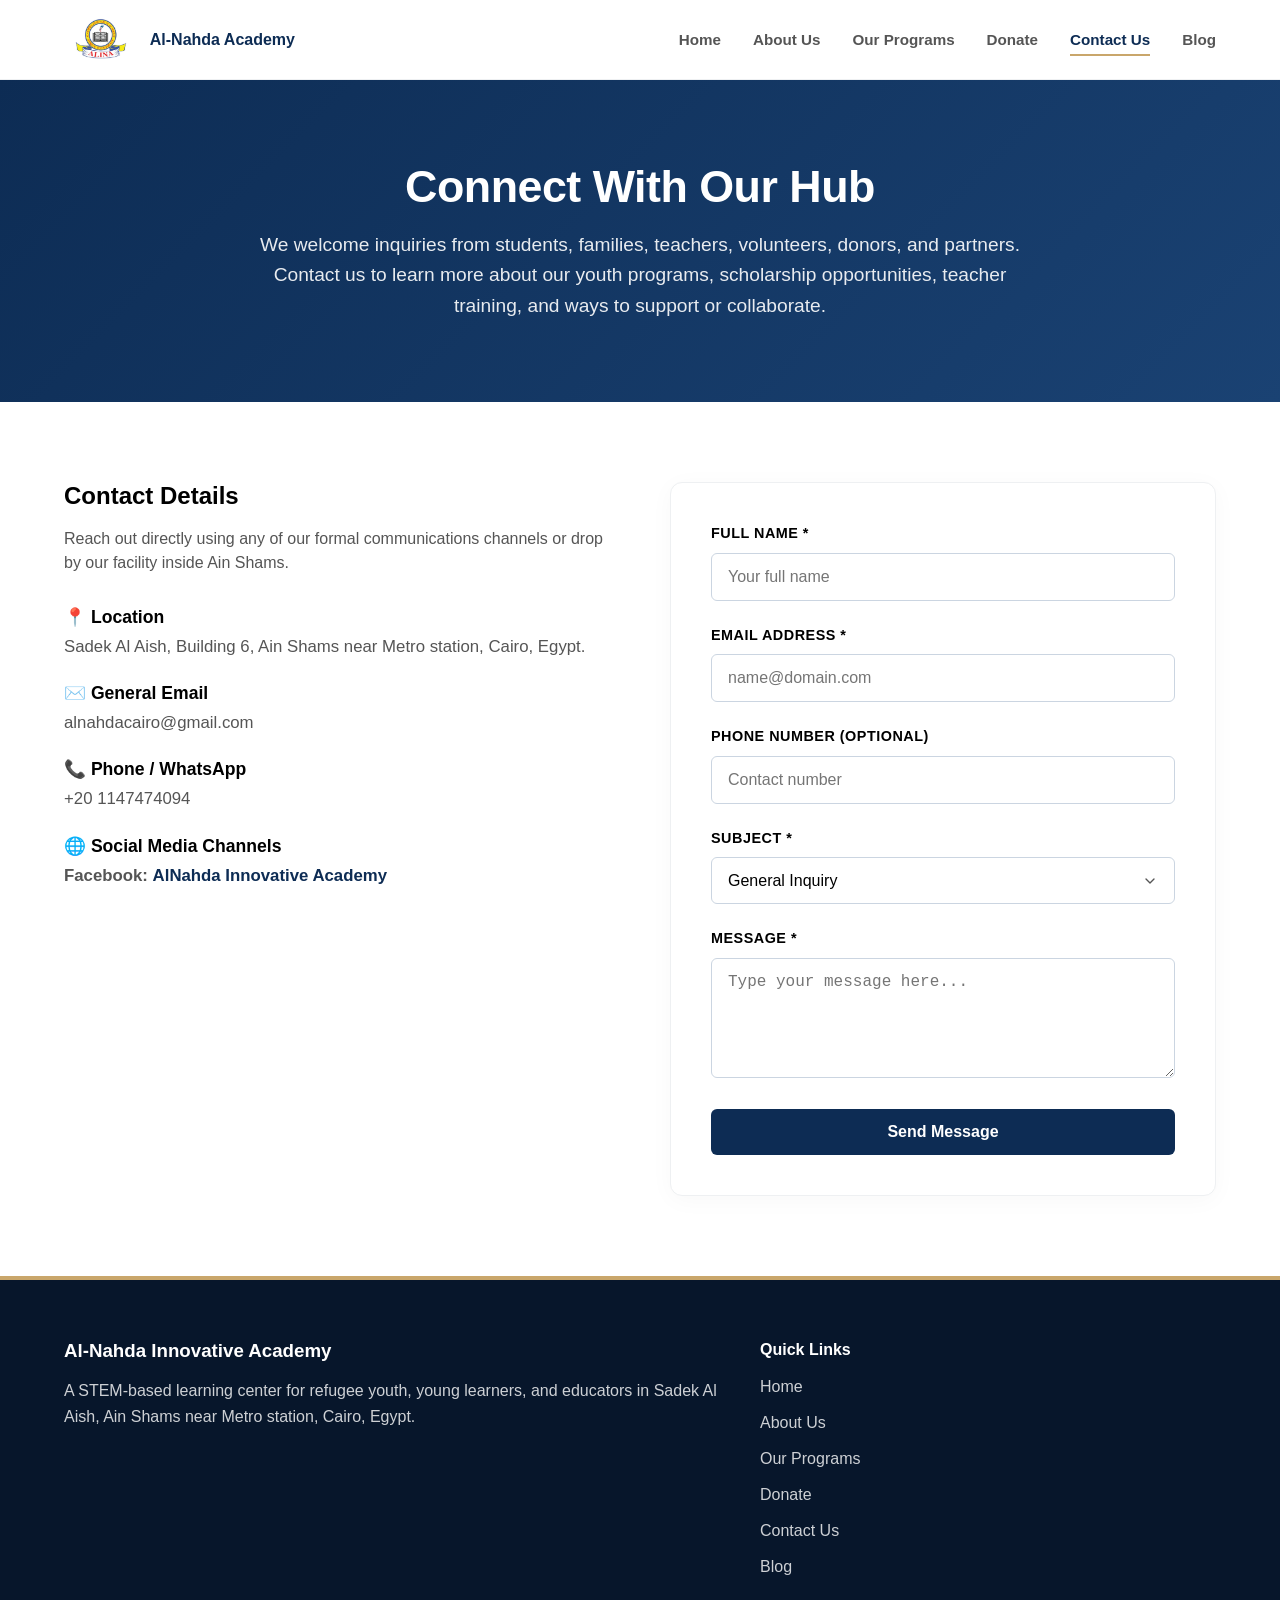
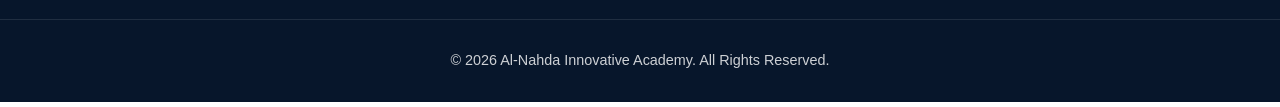
==== contact.html @ 1fcde113 "Initial commit: Added pages, styles, and secure donation modal" ====
<!DOCTYPE html>
<html lang="en">
<head>
    <meta charset="UTF-8">
    <meta name="viewport" content="width=device-width, initial-scale=1.0">
    <title>Contact Us | Al-Nahda Innovative Academy</title>
    <link rel="stylesheet" href="assets/css/styles.css">
    <style>
        /* --- Logo Styling --- */
        .logo-cluster a {
            display: flex;
            align-items: center;
            gap: 12px;
            text-decoration: none;
            font-weight: 700;
            color: var(--primary-deep-blue, #0d2c54);
        }
        .site-logo {
            height: 45px;
            width: auto;
            object-fit: contain;
        }
    </style>
</head>
<body>

    <header class="site-header" id="siteHeader">
        <div class="container navbar">
            <div class="logo-cluster">
                <a href="index.html">
                    <img src="assets/images/logo.png" alt="Al-Nahda Academy Logo" class="site-logo">
                    <span>Al-Nahda Academy</span>
                </a>
            </div>
            <nav>
                <ul class="nav-menu" id="navMenu">
                    <li><a href="index.html" class="nav-link">Home</a></li>
                    <li><a href="about.html" class="nav-link">About Us</a></li>
                    <li><a href="programs.html" class="nav-link">Our Programs</a></li>
                    <li><a href="donate.html" class="nav-link">Donate</a></li>
                    <li><a href="contact.html" class="nav-link active-page">Contact Us</a></li>
                    <li><a href="blog.html" class="nav-link">Blog</a></li>
                </ul>
            </nav>
            <div class="menu-drawer-toggle" onclick="toggleMenu()">
                <span></span><span></span><span></span>
            </div>
        </div>
    </header>

    <main>
        <section class="ui-hero-panel">
            <div class="container">
                <h1>Connect With Our Hub</h1>
                <p>We welcome inquiries from students, families, teachers, volunteers, donors, and partners. Contact us to learn more about our youth programs, scholarship opportunities, teacher training, and ways to support or collaborate.</p>
            </div>
        </section>

        <section class="container layout-grid-2">
            <div>
                <h2>Contact Details</h2>
                <p style="margin-bottom: 32px; color: var(--text-dark-gray, #555555);">Reach out directly using any of our formal communications channels or drop by our facility inside Ain Shams.</p>
                
                <div style="display: flex; flex-direction: column; gap: 24px;">
                    <div>
                        <h4 style="margin-bottom: 6px; font-size: 1.1rem;">📍 Location</h4>
                        <p style="color: var(--text-dark-gray, #555555); font-size: 1.05rem;">Sadek Al Aish, Building 6, Ain Shams near Metro station, Cairo, Egypt.</p>
                    </div>
                    <div>
                        <h4 style="margin-bottom: 6px; font-size: 1.1rem;">✉️ General Email</h4>
                        <p style="color: var(--text-dark-gray, #555555); font-size: 1.05rem;">
                            <a href="mailto:alnahdacairo@gmail.com" style="color: var(--text-dark-gray, #555555); text-decoration: none;">alnahdacairo@gmail.com</a>
                        </p>
                    </div>
                    <div>
                        <h4 style="margin-bottom: 6px; font-size: 1.1rem;">📞 Phone / WhatsApp</h4>
                        <p style="color: var(--text-dark-gray, #555555); font-size: 1.05rem;">+20 1147474094</p>
                    </div>
                    <div>
                        <h4 style="margin-bottom: 6px; font-size: 1.1rem;">🌐 Social Media Channels</h4>
                        <p style="color: var(--text-dark-gray, #555555); font-size: 1.05rem;">
                            <strong>Facebook:</strong> <a href="https://www.facebook.com/profile.php?id=100092518419756" target="_blank" rel="noopener noreferrer" style="color: var(--primary-deep-blue, #0d2c54); font-weight: 700; text-decoration: none;">AlNahda Innovative Academy</a>
                        </p>
                    </div>
                </div>
            </div>

            <div class="ui-form-node" id="formContainer">
                <form id="contactForm" name="academy-contact" method="POST" data-netlify="true">
                    <div class="ui-field-group">
                        <label for="fullName">Full Name *</label>
                        <input type="text" id="fullName" name="name" class="ui-input-element" placeholder="Your full name" required>
                    </div>
                    <div class="ui-field-group">
                        <label for="email">Email Address *</label>
                        <input type="email" id="email" name="email" class="ui-input-element" placeholder="name@domain.com" required>
                    </div>
                    <div class="ui-field-group">
                        <label for="phone">Phone Number (Optional)</label>
                        <input type="tel" id="phone" name="phone" class="ui-input-element" placeholder="Contact number">
                    </div>
                    <div class="ui-field-group">
                        <label for="subject">Subject *</label>
                        <select id="subject" name="subject" class="ui-input-element" required>
                            <option value="General Inquiry">General Inquiry</option>
                            <option value="Youth Programs">Youth Programs</option>
                            <option value="Scholarships">Scholarships</option>
                            <option value="Teacher Training">Teacher Training</option>
                            <option value="Donations">Donations</option>
                            <option value="Partnerships">Partnerships</option>
                            <option value="Volunteering">Volunteering</option>
                        </select>
                    </div>
                    <div class="ui-field-group">
                        <label for="message">Message *</label>
                        <textarea id="message" name="message" class="ui-input-element" rows="5" placeholder="Type your message here..." required></textarea>
                    </div>
                    <button type="submit" id="submitBtn" class="action-btn action-btn-primary" style="width: 100%;">Send Message</button>
                </form>
            </div>
        </section>
    </main>

    <footer class="site-footer">
        <div class="container footer-matrix">
            <div class="footer-brand">
                <h3>Al-Nahda Innovative Academy</h3>
                <p>A STEM-based learning center for refugee youth, young learners, and educators in Sadek Al Aish, Ain Shams near Metro station, Cairo, Egypt.</p>
            </div>
            <div class="footer-nav">
                <h4>Quick Links</h4>
                <ul class="footer-nav-list">
                    <li><a href="index.html">Home</a></li>
                    <li><a href="about.html">About Us</a></li>
                    <li><a href="programs.html">Our Programs</a></li>
                    <li><a href="donate.html">Donate</a></li>
                    <li><a href="contact.html">Contact Us</a></li>
                    <li><a href="blog.html">Blog</a></li>
                </ul>
            </div>
        </div>
        <div class="footer-meta-bottom"><p>&copy; 2026 Al-Nahda Innovative Academy. All Rights Reserved.</p></div>
    </footer>

    <script>
        function toggleMenu() { document.getElementById('navMenu').classList.toggle('active'); }
        window.addEventListener('scroll', function() {
            const header = document.getElementById('siteHeader');
            if (window.scrollY > 20) { header.classList.add('scrolled'); } 
            else { header.classList.remove('scrolled'); }
        });

        document.getElementById('contactForm').addEventListener('submit', function(e) {
            e.preventDefault();
            const form = this;
            const container = document.getElementById('formContainer');
            const button = document.getElementById('submitBtn');
            
            button.disabled = true;
            button.innerText = 'Sending...';
            
            const formData = new FormData(form);
            
            fetch('/', {
                method: 'POST',
                headers: { "Content-Type": "application/x-www-form-urlencoded" },
                body: new URLSearchParams(formData).toString()
            })
            .then(response => {
                if (response.ok) {
                    container.innerHTML = `
                        <div style="text-align: center; padding: 40px 20px;">
                            <div style="font-size: 3.5rem; margin-bottom: 20px;">✉️</div>
                            <h3 style="color: var(--primary-deep-blue, #0d2c54); margin-bottom: 12px; font-size: 1.6rem;">Message Sent!</h3>
                            <p style="color: var(--text-dark-gray, #555555); font-size: 1.05rem; line-height: 1.6;">
                                Thank you for contacting Al-Nahda Academy. Your message has been successfully submitted, and we will get back to you shortly.
                            </p>
                        </div>
                    `;
                } else {
                    throw new Error('Submission failure');
                }
            })
            .catch(error => {
                button.disabled = false;
                button.innerText = 'Send Message';
                alert('Oops! There was a problem submitting your form. Please try again or email us directly at alnahdacairo@gmail.com.');
            });
        });
    </script>
</body>
</html>
---- assets/css/styles.css ----
/* ==========================================================================
   1. Design Tokens & Root Variables
   ========================================================================== */
:root {
    /* Color Palette */
    --primary-deep-blue: #0d2c54;
    --secondary-gold: #c9a66b;
    --text-dark-black: #000000;
    --text-dark-gray: #555555;
    --bg-light-gray: #f8f9fa;
    --border-light: #eef0f2;
    --white: #ffffff;
    
    /* Layout Dimensions */
    --max-width-container: 1200px;
    --header-height: 80px;
    
    /* Animation Speeds */
    --transition-fast: 0.2s ease;
    --transition-smooth: 0.3s ease;
}

/* ==========================================================================
   2. Reset & Core Baseline Styles
   ========================================================================== */
*, *::before, *::after {
    box-sizing: border-box;
    margin: 0;
    padding: 0;
}

body {
    font-family: -apple-system, BlinkMacSystemFont, "Segoe UI", Roboto, Helvetica, Arial, sans-serif;
    font-size: 16px;
    line-height: 1.5;
    color: var(--text-dark-gray);
    background-color: var(--white);
    overflow-x: hidden;
}

h1, h2, h3, h4, h5, h6 {
    color: var(--text-dark-black);
    font-weight: 700;
    line-height: 1.2;
    margin-bottom: 1rem;
}

a {
    color: inherit;
    text-decoration: none;
    transition: var(--transition-fast);
}

img {
    max-width: 100%;
    height: auto;
    display: block;
}

/* Layout Container */
.container {
    width: 100%;
    max-width: var(--max-width-container);
    margin: 0 auto;
    padding: 0 24px;
}

/* ==========================================================================
   3. Header Navigation Matrix
   ========================================================================== */
.site-header {
    position: fixed;
    top: 0;
    left: 0;
    width: 100%;
    height: var(--header-height);
    background-color: rgba(255, 255, 255, 0.95);
    backdrop-filter: blur(10px);
    -webkit-backdrop-filter: blur(10px);
    border-bottom: 1px solid var(--border-light);
    z-index: 1000;
    transition: background-color var(--transition-smooth), box-shadow var(--transition-smooth);
}

.site-header.scrolled {
    background-color: var(--white);
    box-shadow: 0 4px 20px rgba(0, 0, 0, 0.05);
}

.navbar {
    height: 100%;
    display: flex;
    align-items: center;
    justify-content: space-between;
}

.nav-menu {
    display: flex;
    align-items: center;
    gap: 32px;
    list-style: none;
}

.nav-link {
    font-size: 0.95rem;
    font-weight: 600;
    color: var(--text-dark-gray);
    position: relative;
    padding: 8px 0;
}

.nav-link:hover,
.nav-link.active-page {
    color: var(--primary-deep-blue);
}

.nav-link::after {
    content: '';
    position: absolute;
    bottom: 0;
    left: 0;
    width: 0;
    height: 2px;
    background-color: var(--secondary-gold);
    transition: width var(--transition-smooth);
}

.nav-link:hover::after,
.nav-link.active-page::after {
    width: 100%;
}

/* Mobile Drawer Toggle Button */
.menu-drawer-toggle {
    display: none;
    flex-direction: column;
    gap: 6px;
    cursor: pointer;
    z-index: 1100;
}

.menu-drawer-toggle span {
    width: 28px;
    height: 3px;
    background-color: var(--primary-deep-blue);
    border-radius: 2px;
    transition: var(--transition-smooth);
}

/* ==========================================================================
   4. Shared Component Panels & Elements
   ========================================================================== */
main {
    margin-top: var(--header-height);
    min-height: calc(100vh - var(--header-height) - 300px);
}

/* Hero Section */
.ui-hero-panel {
    background: linear-gradient(135deg, var(--primary-deep-blue) 0%, #1a4273 100%);
    color: var(--white);
    padding: 80px 0;
    text-align: center;
}

.ui-hero-panel h1 {
    color: var(--white);
    font-size: 2.8rem;
    margin-bottom: 16px;
    letter-spacing: -0.5px;
}

.ui-hero-panel p {
    font-size: 1.2rem;
    max-width: 800px;
    margin: 0 auto;
    opacity: 0.9;
    line-height: 1.6;
}

/* 2-Column Responsive Matrix Grid */
.layout-grid-2 {
    display: grid;
    grid-template-columns: repeat(auto-fit, minmax(450px, 1fr));
    gap: 60px;
    padding: 80px 24px;
    align-items: start;
}

/* Base Form Architecture */
.ui-form-node {
    background: var(--white);
    border: 1px solid var(--border-light);
    border-radius: 12px;
    padding: 40px;
    box-shadow: 0 4px 24px rgba(0, 0, 0, 0.03);
}

.ui-field-group {
    margin-bottom: 24px;
}

.ui-field-group label {
    display: block;
    font-size: 0.9rem;
    font-weight: 700;
    color: var(--text-dark-black);
    margin-bottom: 8px;
    text-transform: uppercase;
    letter-spacing: 0.5px;
}

.ui-input-element {
    width: 100%;
    padding: 14px 16px;
    border: 1px solid #cbd5e1;
    border-radius: 6px;
    font-size: 1rem;
    color: var(--text-dark-black);
    background-color: var(--white);
    transition: border-color var(--transition-fast), box-shadow var(--transition-fast);
}

.ui-input-element:focus {
    outline: none;
    border-color: var(--primary-deep-blue);
    box-shadow: 0 0 0 3px rgba(13, 44, 84, 0.1);
}

select.ui-input-element {
    appearance: none;
    background-image: url("data:image/svg+xml;charset=UTF-8,%3csvg xmlns='http://www.w3.org/2000/svg' viewBox='0 0 24 24' fill='none' stroke='%23555555' stroke-width='2' stroke-linecap='round' stroke-linejoin='round'%3e%3cpolyline points='6 9 12 15 18 9'%3e%3c/polyline%3e%3c/svg%3e");
    background-repeat: no-repeat;
    background-position: right 16px center;
    background-size: 16px;
    padding-right: 40px;
}

/* Action Button Palette */
.action-btn {
    display: inline-flex;
    align-items: center;
    justify-content: center;
    padding: 14px 32px;
    font-size: 1rem;
    font-weight: 700;
    border-radius: 6px;
    border: none;
    cursor: pointer;
    transition: var(--transition-smooth);
}

.action-btn-primary {
    background-color: var(--primary-deep-blue);
    color: var(--white);
}

.action-btn-primary:hover {
    background-color: #153f73;
    transform: translateY(-2px);
    box-shadow: 0 4px 12px rgba(13, 44, 84, 0.2);
}

.action-btn-primary:disabled {
    background-color: #a3b3c6;
    cursor: not-allowed;
    transform: none;
    box-shadow: none;
}

/* ==========================================================================
   5. Footer Environment
   ========================================================================== */
.site-footer {
    background-color: #07162b;
    color: rgba(255, 255, 255, 0.8);
    padding: 60px 0 30px;
    border-top: 4px solid var(--secondary-gold);
}

.footer-matrix {
    display: flex;
    flex-wrap: wrap;
    justify-content: space-between;
    gap: 40px;
    margin-bottom: 40px;
}

.footer-brand {
    flex: 1 1 400px;
}

.footer-brand h3 {
    color: var(--white);
    margin-bottom: 16px;
}

.footer-brand p {
    line-height: 1.6;
}

.footer-nav {
    flex: 1 1 200px;
}

.footer-nav h4 {
    color: var(--white);
    margin-bottom: 16px;
}

.footer-nav-list {
    list-style: none;
    display: flex;
    flex-direction: column;
    gap: 12px;
}

.footer-nav-list a:hover {
    color: var(--white);
    padding-left: 4px;
}

.footer-meta-bottom {
    border-top: 1px solid rgba(255, 255, 255, 0.1);
    padding-top: 30px;
    text-align: center;
    font-size: 0.9rem;
}

/* ==========================================================================
   6. Dynamic Donation Modal Overlays
   ========================================================================== */
.modal-overlay {
    position: fixed;
    top: 0;
    left: 0;
    width: 100%;
    height: 100%;
    background-color: rgba(13, 44, 84, 0.65);
    backdrop-filter: blur(4px);
    display: flex;
    align-items: center;
    justify-content: center;
    opacity: 0;
    pointer-events: none;
    z-index: 2000;
    transition: opacity 0.3s ease;
}

.modal-overlay.is-visible {
    opacity: 1;
    pointer-events: auto;
}

.modal-card {
    background: var(--white);
    width: 100%;
    max-width: 520px;
    padding: 40px;
    border-radius: 12px;
    box-shadow: 0 20px 40px rgba(0, 0, 0, 0.15);
    position: relative;
    transform: translateY(-20px);
    transition: transform 0.3s ease;
}

.modal-overlay.is-visible .modal-card {
    transform: translateY(0);
}

.modal-close-btn {
    position: absolute;
    top: 16px;
    right: 20px;
    background: none;
    border: none;
    font-size: 2rem;
    cursor: pointer;
    color: #94a3b8;
    transition: color var(--transition-fast);
}

.modal-close-btn:hover {
    color: var(--text-dark-black);
}

.modal-title {
    font-size: 1.5rem;
    color: var(--primary-deep-blue);
    margin-bottom: 8px;
    text-align: center;
}

.modal-subtitle {
    font-size: 0.95rem;
    color: var(--text-dark-gray);
    margin-bottom: 30px;
    text-align: center;
    line-height: 1.5;
}

.method-grid {
    display: grid;
    grid-template-columns: 1fr 1fr;
    gap: 16px;
}

.method-option-card {
    background: var(--white);
    border: 2px solid var(--border-light);
    border-radius: 8px;
    padding: 24px 16px;
    display: flex;
    flex-direction: column;
    align-items: center;
    text-align: center;
    cursor: pointer;
    transition: all var(--transition-fast);
}

.method-option-card:hover {
    border-color: var(--primary-deep-blue);
    background-color: #f8fafc;
    transform: translateY(-2px);
}

.method-icon {
    font-size: 2.2rem;
    margin-bottom: 12px;
}

.form-row-split {
    display: flex;
    gap: 16px;
}

.form-row-split .ui-field-group {
    flex: 1;
}

/* ==========================================================================
   7. Media Breakpoint Matrices (Responsive Architecture)
   ========================================================================== */
@media (max-width: 992px) {
    .ui-hero-panel h1 { font-size: 2.4rem; }
    .layout-grid-2 { gap: 40px; padding: 60px 24px; }
}

@media (max-width: 768px) {
    .menu-drawer-toggle {
        display: flex;
    }

    .nav-menu {
        position: fixed;
        top: var(--header-height);
        left: -100%;
        width: 100%;
        height: calc(100vh - var(--header-height));
        background-color: var(--white);
        flex-direction: column;
        gap: 0;
        padding-top: 20px;
        transition: left var(--transition-smooth);
        border-top: 1px solid var(--border-light);
        box-shadow: 0 10px 15px rgba(0,0,0,0.05);
    }

    .nav-menu.active {
        left: 0;
    }

    .nav-menu li {
        width: 100%;
        text-align: center;
    }

    .nav-link {
        display: block;
        padding: 20px 0;
        width: 100%;
        border-bottom: 1px solid var(--border-light);
    }
    
    .nav-link::after { display: none; }

    .layout-grid-2 {
        grid-template-columns: 1fr;
    }

    .method-grid {
        grid-template-columns: 1fr;
    }

    .ui-hero-panel { padding: 60px 0; }
    .ui-hero-panel h1 { font-size: 2rem; }
    .ui-form-node { padding: 30px 20px; }
    .form-row-split { flex-direction: column; gap: 0; }
}
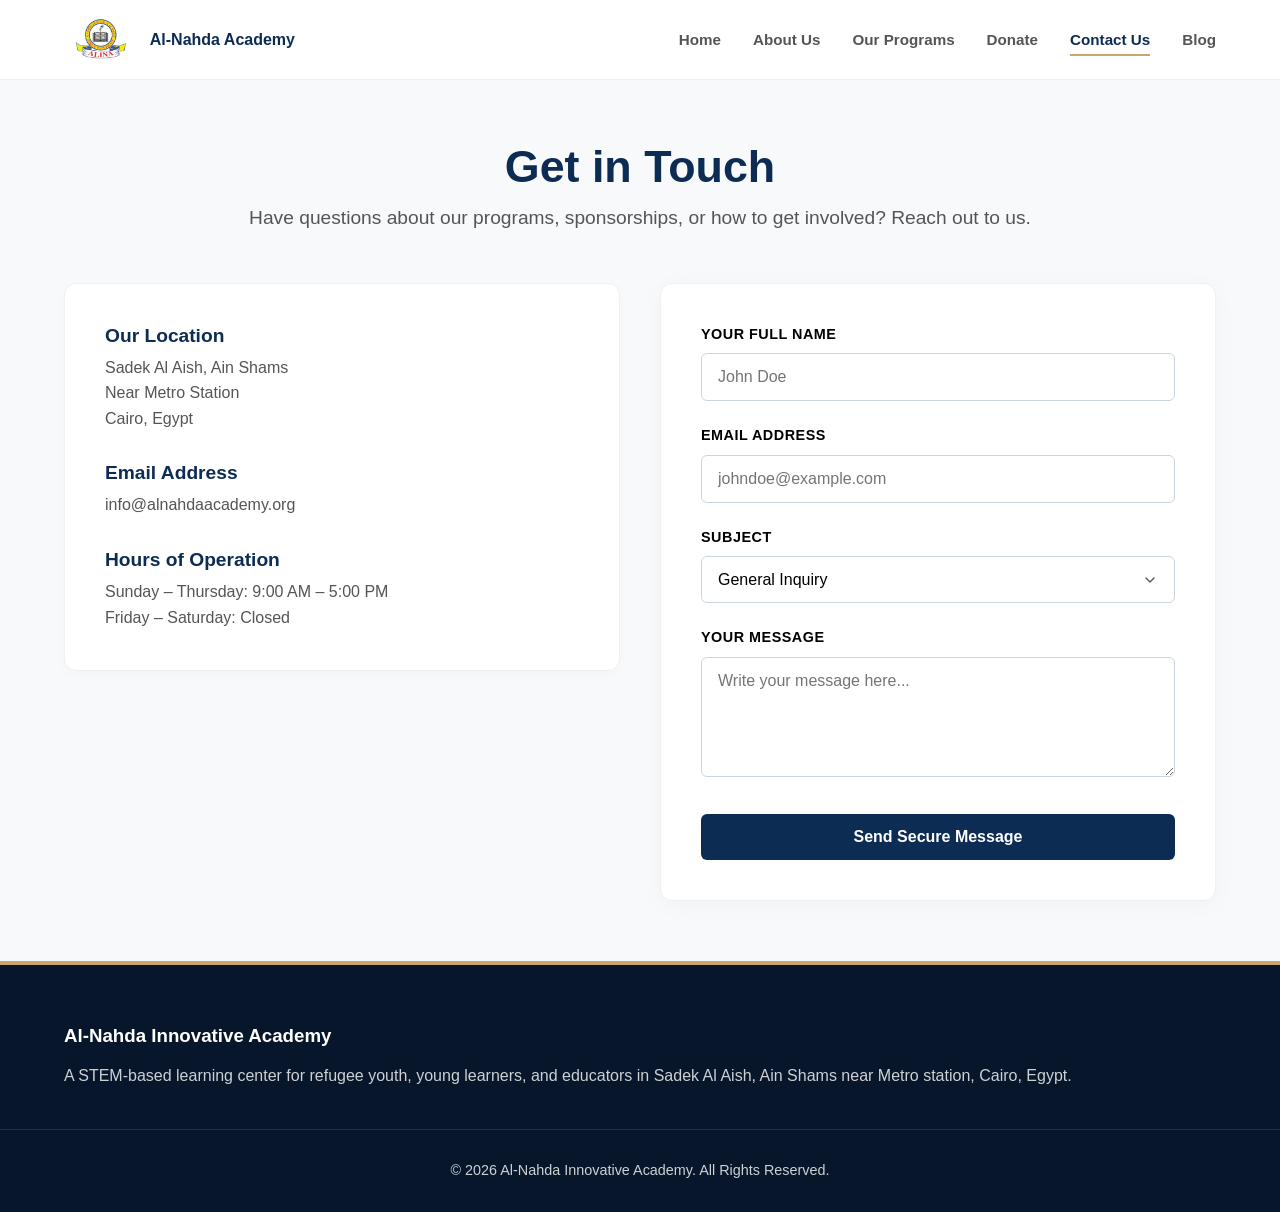
==== commit ed0c04d6: "Revamp contact.html with new styles and form Updated contact page layout and styling, added contact " ====
--- a/contact.html
+++ b/contact.html
@@ -6,19 +6,54 @@
     <title>Contact Us | Al-Nahda Innovative Academy</title>
     <link rel="stylesheet" href="assets/css/styles.css">
     <style>
-        /* --- Logo Styling --- */
+        .contact-wrapper {
+            padding: 60px 0;
+            background-color: #f8f9fa;
+        }
+        .contact-header {
+            text-align: center;
+            margin-bottom: 50px;
+        }
+        .contact-header h1 {
+            font-size: 2.8rem;
+            color: var(--primary-deep-blue, #0d2c54);
+            margin-bottom: 10px;
+        }
+        .contact-header p {
+            color: var(--text-dark-gray, #555555);
+            font-size: 1.2rem;
+        }
+        .contact-matrix {
+            display: grid;
+            grid-template-columns: repeat(auto-fit, minmax(320px, 1fr));
+            gap: 40px;
+            align-items: start;
+        }
+        .contact-info-panel {
+            background: #ffffff;
+            border: 1px solid #eef0f2;
+            padding: 40px;
+            border-radius: 12px;
+            box-shadow: 0 4px 15px rgba(0,0,0,0.02);
+        }
+        .info-block {
+            margin-bottom: 30px;
+        }
+        .info-block h3 {
+            color: var(--primary-deep-blue, #0d2c54);
+            margin-bottom: 8px;
+            font-size: 1.2rem;
+        }
+        .info-block p {
+            color: var(--text-dark-gray, #555555);
+            line-height: 1.6;
+        }
         .logo-cluster a {
             display: flex;
             align-items: center;
             gap: 12px;
-            text-decoration: none;
             font-weight: 700;
             color: var(--primary-deep-blue, #0d2c54);
-        }
-        .site-logo {
-            height: 45px;
-            width: auto;
-            object-fit: contain;
         }
     </style>
 </head>
@@ -28,7 +63,7 @@
         <div class="container navbar">
             <div class="logo-cluster">
                 <a href="index.html">
-                    <img src="assets/images/logo.png" alt="Al-Nahda Academy Logo" class="site-logo">
+                    <img src="assets/images/logo.png" alt="Al-Nahda Academy Logo" style="height: 45px;">
                     <span>Al-Nahda Academy</span>
                 </a>
             </div>
@@ -48,78 +83,73 @@
         </div>
     </header>
 
-    <main>
-        <section class="ui-hero-panel">
-            <div class="container">
-                <h1>Connect With Our Hub</h1>
-                <p>We welcome inquiries from students, families, teachers, volunteers, donors, and partners. Contact us to learn more about our youth programs, scholarship opportunities, teacher training, and ways to support or collaborate.</p>
+    <main class="contact-wrapper">
+        <div class="container">
+            
+            <div class="contact-header">
+                <h1>Get in Touch</h1>
+                <p>Have questions about our programs, sponsorships, or how to get involved? Reach out to us.</p>
             </div>
-        </section>
 
-        <section class="container layout-grid-2">
-            <div>
-                <h2>Contact Details</h2>
-                <p style="margin-bottom: 32px; color: var(--text-dark-gray, #555555);">Reach out directly using any of our formal communications channels or drop by our facility inside Ain Shams.</p>
+            <div class="contact-matrix">
                 
-                <div style="display: flex; flex-direction: column; gap: 24px;">
-                    <div>
-                        <h4 style="margin-bottom: 6px; font-size: 1.1rem;">📍 Location</h4>
-                        <p style="color: var(--text-dark-gray, #555555); font-size: 1.05rem;">Sadek Al Aish, Building 6, Ain Shams near Metro station, Cairo, Egypt.</p>
+                <div class="contact-info-panel">
+                    <div class="info-block">
+                        <h3>Our Location</h3>
+                        <p>Sadek Al Aish, Ain Shams<br>Near Metro Station<br>Cairo, Egypt</p>
                     </div>
-                    <div>
-                        <h4 style="margin-bottom: 6px; font-size: 1.1rem;">✉️ General Email</h4>
-                        <p style="color: var(--text-dark-gray, #555555); font-size: 1.05rem;">
-                            <a href="mailto:alnahdacairo@gmail.com" style="color: var(--text-dark-gray, #555555); text-decoration: none;">alnahdacairo@gmail.com</a>
-                        </p>
+                    
+                    <div class="info-block">
+                        <h3>Email Address</h3>
+                        <p>info@alnahdaacademy.org</p>
                     </div>
-                    <div>
-                        <h4 style="margin-bottom: 6px; font-size: 1.1rem;">📞 Phone / WhatsApp</h4>
-                        <p style="color: var(--text-dark-gray, #555555); font-size: 1.05rem;">+20 1147474094</p>
-                    </div>
-                    <div>
-                        <h4 style="margin-bottom: 6px; font-size: 1.1rem;">🌐 Social Media Channels</h4>
-                        <p style="color: var(--text-dark-gray, #555555); font-size: 1.05rem;">
-                            <strong>Facebook:</strong> <a href="https://www.facebook.com/profile.php?id=100092518419756" target="_blank" rel="noopener noreferrer" style="color: var(--primary-deep-blue, #0d2c54); font-weight: 700; text-decoration: none;">AlNahda Innovative Academy</a>
-                        </p>
+
+                    <div class="info-block" style="margin-bottom: 0;">
+                        <h3>Hours of Operation</h3>
+                        <p>Sunday – Thursday: 9:00 AM – 5:00 PM<br>Friday – Saturday: Closed</p>
                     </div>
                 </div>
-            </div>
 
-            <div class="ui-form-node" id="formContainer">
-                <form id="contactForm" name="academy-contact" method="POST" data-netlify="true">
-                    <div class="ui-field-group">
-                        <label for="fullName">Full Name *</label>
-                        <input type="text" id="fullName" name="name" class="ui-input-element" placeholder="Your full name" required>
-                    </div>
-                    <div class="ui-field-group">
-                        <label for="email">Email Address *</label>
-                        <input type="email" id="email" name="email" class="ui-input-element" placeholder="name@domain.com" required>
-                    </div>
-                    <div class="ui-field-group">
-                        <label for="phone">Phone Number (Optional)</label>
-                        <input type="tel" id="phone" name="phone" class="ui-input-element" placeholder="Contact number">
-                    </div>
-                    <div class="ui-field-group">
-                        <label for="subject">Subject *</label>
-                        <select id="subject" name="subject" class="ui-input-element" required>
-                            <option value="General Inquiry">General Inquiry</option>
-                            <option value="Youth Programs">Youth Programs</option>
-                            <option value="Scholarships">Scholarships</option>
-                            <option value="Teacher Training">Teacher Training</option>
-                            <option value="Donations">Donations</option>
-                            <option value="Partnerships">Partnerships</option>
-                            <option value="Volunteering">Volunteering</option>
-                        </select>
-                    </div>
-                    <div class="ui-field-group">
-                        <label for="message">Message *</label>
-                        <textarea id="message" name="message" class="ui-input-element" rows="5" placeholder="Type your message here..." required></textarea>
-                    </div>
-                    <button type="submit" id="submitBtn" class="action-btn action-btn-primary" style="width: 100%;">Send Message</button>
-                </form>
-            </div>
-        </section>
-    </main>
+                <div class="ui-form-node">
+                    <form name="contact" method="POST" data-netlify="true" data-netlify-honeypot="bot-field">
+                        
+                        <input type="hidden" name="form-name" value="contact" />
+                        <p style="display:none;">
+                            <label>Don't fill this out if you're human: <input name="bot-field" /></label>
+                        </p>
+
+                        <div class="ui-field-group">
+                            <label for="formName">Your Full Name</label>
+                            <input type="text" id="formName" name="name" required class="ui-input-element" placeholder="John Doe">
+                        </div>
+
+                        <div class="ui-field-group">
+                            <label for="formEmail">Email Address</label>
+                            <input type="email" id="formEmail" name="email" required class="ui-input-element" placeholder="johndoe@example.com">
+                        </div>
+
+                        <div class="ui-field-group">
+                            <label for="formSubject">Subject</label>
+                            <select id="formSubject" name="subject" class="ui-input-element">
+                                <option value="General Inquiry">General Inquiry</option>
+                                <option value="Student Sponsorship">Student Sponsorship</option>
+                                <option value="Program Enrollment">Program Enrollment</option>
+                                <option value="Volunteering/Teaching">Volunteering / Teaching</option>
+                            </select>
+                        </div>
+
+                        <div class="ui-field-group" style="margin-bottom: 30px;">
+                            <label for="formMessage">Your Message</label>
+                            <textarea id="formMessage" name="message" required class="ui-input-element" rows="5" placeholder="Write your message here..." style="resize: vertical; font-family: inherit;"></textarea>
+                        </div>
+
+                        <button type="submit" class="action-btn action-btn-primary" style="width: 100%;">
+                            Send Secure Message
+                        </button>
+                    </form>
+                </div>
+
+            </div> </div> </main>
 
     <footer class="site-footer">
         <div class="container footer-matrix">
@@ -127,66 +157,14 @@
                 <h3>Al-Nahda Innovative Academy</h3>
                 <p>A STEM-based learning center for refugee youth, young learners, and educators in Sadek Al Aish, Ain Shams near Metro station, Cairo, Egypt.</p>
             </div>
-            <div class="footer-nav">
-                <h4>Quick Links</h4>
-                <ul class="footer-nav-list">
-                    <li><a href="index.html">Home</a></li>
-                    <li><a href="about.html">About Us</a></li>
-                    <li><a href="programs.html">Our Programs</a></li>
-                    <li><a href="donate.html">Donate</a></li>
-                    <li><a href="contact.html">Contact Us</a></li>
-                    <li><a href="blog.html">Blog</a></li>
-                </ul>
-            </div>
         </div>
         <div class="footer-meta-bottom"><p>&copy; 2026 Al-Nahda Innovative Academy. All Rights Reserved.</p></div>
     </footer>
 
     <script>
-        function toggleMenu() { document.getElementById('navMenu').classList.toggle('active'); }
-        window.addEventListener('scroll', function() {
-            const header = document.getElementById('siteHeader');
-            if (window.scrollY > 20) { header.classList.add('scrolled'); } 
-            else { header.classList.remove('scrolled'); }
-        });
-
-        document.getElementById('contactForm').addEventListener('submit', function(e) {
-            e.preventDefault();
-            const form = this;
-            const container = document.getElementById('formContainer');
-            const button = document.getElementById('submitBtn');
-            
-            button.disabled = true;
-            button.innerText = 'Sending...';
-            
-            const formData = new FormData(form);
-            
-            fetch('/', {
-                method: 'POST',
-                headers: { "Content-Type": "application/x-www-form-urlencoded" },
-                body: new URLSearchParams(formData).toString()
-            })
-            .then(response => {
-                if (response.ok) {
-                    container.innerHTML = `
-                        <div style="text-align: center; padding: 40px 20px;">
-                            <div style="font-size: 3.5rem; margin-bottom: 20px;">✉️</div>
-                            <h3 style="color: var(--primary-deep-blue, #0d2c54); margin-bottom: 12px; font-size: 1.6rem;">Message Sent!</h3>
-                            <p style="color: var(--text-dark-gray, #555555); font-size: 1.05rem; line-height: 1.6;">
-                                Thank you for contacting Al-Nahda Academy. Your message has been successfully submitted, and we will get back to you shortly.
-                            </p>
-                        </div>
-                    `;
-                } else {
-                    throw new Error('Submission failure');
-                }
-            })
-            .catch(error => {
-                button.disabled = false;
-                button.innerText = 'Send Message';
-                alert('Oops! There was a problem submitting your form. Please try again or email us directly at alnahdacairo@gmail.com.');
-            });
-        });
+        function toggleMenu() { 
+            document.getElementById('navMenu').classList.toggle('active'); 
+        }
     </script>
 </body>
-</html>+</html>
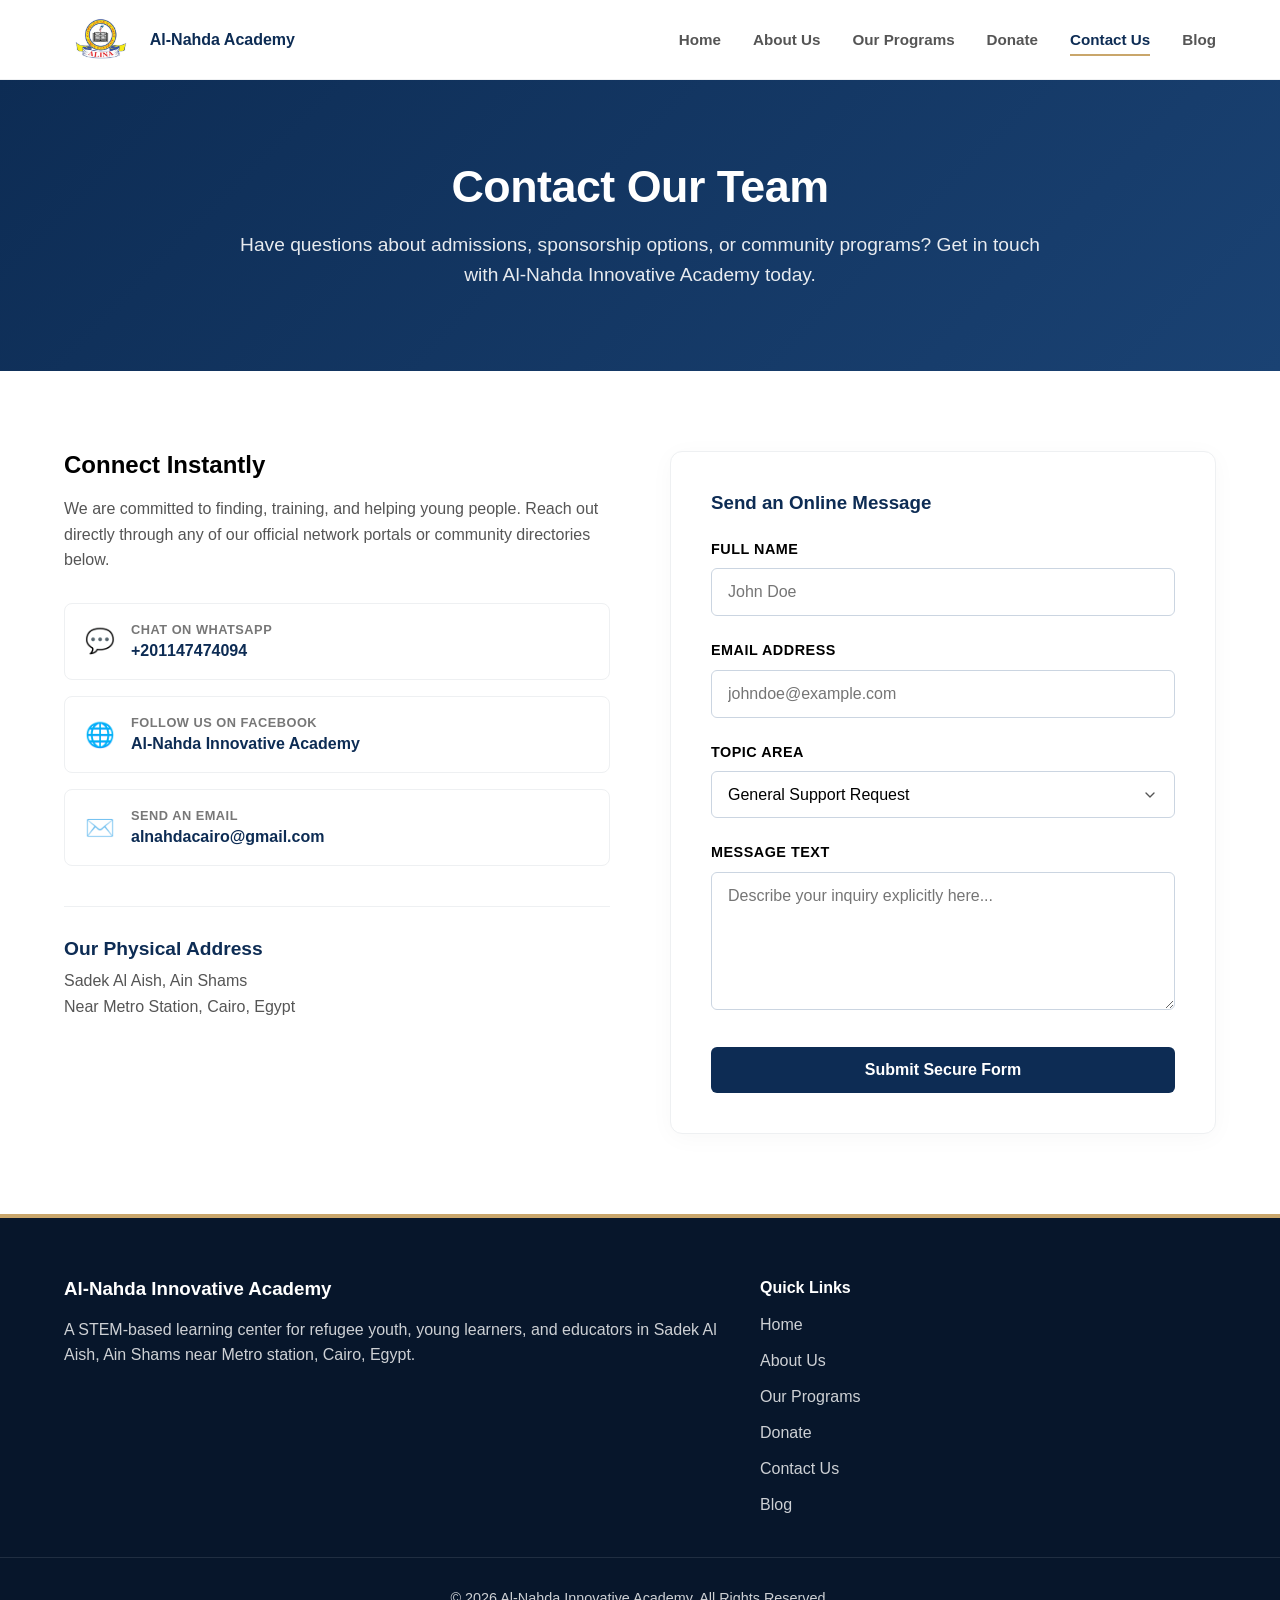
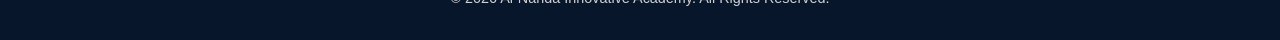
==== commit 834878f7: "Revamp contact.html layout and styles Refactor contact page layout and styles for improved structure" ====
--- a/contact.html
+++ b/contact.html
@@ -6,54 +6,47 @@
     <title>Contact Us | Al-Nahda Innovative Academy</title>
     <link rel="stylesheet" href="assets/css/styles.css">
     <style>
-        .contact-wrapper {
-            padding: 60px 0;
-            background-color: #f8f9fa;
-        }
-        .contact-header {
-            text-align: center;
-            margin-bottom: 50px;
-        }
-        .contact-header h1 {
-            font-size: 2.8rem;
-            color: var(--primary-deep-blue, #0d2c54);
-            margin-bottom: 10px;
-        }
-        .contact-header p {
-            color: var(--text-dark-gray, #555555);
-            font-size: 1.2rem;
-        }
-        .contact-matrix {
-            display: grid;
-            grid-template-columns: repeat(auto-fit, minmax(320px, 1fr));
-            gap: 40px;
-            align-items: start;
-        }
-        .contact-info-panel {
-            background: #ffffff;
-            border: 1px solid #eef0f2;
-            padding: 40px;
-            border-radius: 12px;
-            box-shadow: 0 4px 15px rgba(0,0,0,0.02);
-        }
-        .info-block {
-            margin-bottom: 30px;
-        }
-        .info-block h3 {
-            color: var(--primary-deep-blue, #0d2c54);
-            margin-bottom: 8px;
-            font-size: 1.2rem;
-        }
-        .info-block p {
-            color: var(--text-dark-gray, #555555);
-            line-height: 1.6;
-        }
+        /* --- Inline Logo Alignment Fix --- */
         .logo-cluster a {
             display: flex;
             align-items: center;
             gap: 12px;
+            text-decoration: none;
             font-weight: 700;
             color: var(--primary-deep-blue, #0d2c54);
+        }
+        .site-logo {
+            height: 45px;
+            width: auto;
+            object-fit: contain;
+        }
+
+        /* --- Social & Direct Communication Grid Elements --- */
+        .communication-channels {
+            margin-top: 30px;
+            display: flex;
+            flex-direction: column;
+            gap: 16px;
+        }
+        .channel-link-card {
+            display: flex;
+            align-items: center;
+            gap: 16px;
+            padding: 16px 20px;
+            background: var(--white, #ffffff);
+            border: 1px solid var(--border-light, #eef0f2);
+            border-radius: 8px;
+            font-weight: 600;
+            color: var(--primary-deep-blue, #0d2c54);
+            transition: all var(--transition-fast, 0.2s ease);
+        }
+        .channel-link-card:hover {
+            border-color: var(--secondary-gold, #c9a66b);
+            background-color: var(--bg-light-gray, #f8f9fa);
+            transform: translateX(4px);
+        }
+        .channel-icon {
+            font-size: 1.5rem;
         }
     </style>
 </head>
@@ -63,7 +56,7 @@
         <div class="container navbar">
             <div class="logo-cluster">
                 <a href="index.html">
-                    <img src="assets/images/logo.png" alt="Al-Nahda Academy Logo" style="height: 45px;">
+                    <img src="assets/images/logo.png" alt="Al-Nahda Academy Logo" class="site-logo">
                     <span>Al-Nahda Academy</span>
                 </a>
             </div>
@@ -83,73 +76,93 @@
         </div>
     </header>
 
-    <main class="contact-wrapper">
-        <div class="container">
+    <main>
+        <section class="ui-hero-panel">
+            <div class="container">
+                <h1>Contact Our Team</h1>
+                <p>Have questions about admissions, sponsorship options, or community programs? Get in touch with Al-Nahda Innovative Academy today.</p>
+            </div>
+        </section>
+
+        <section class="container layout-grid-2">
             
-            <div class="contact-header">
-                <h1>Get in Touch</h1>
-                <p>Have questions about our programs, sponsorships, or how to get involved? Reach out to us.</p>
-            </div>
-
-            <div class="contact-matrix">
+            <div class="info-presentation-column">
+                <h2>Connect Instantly</h2>
+                <p style="margin-bottom: 24px; line-height: 1.6; color: var(--text-dark-gray, #555555);">We are committed to finding, training, and helping young people. Reach out directly through any of our official network portals or community directories below.</p>
                 
-                <div class="contact-info-panel">
-                    <div class="info-block">
-                        <h3>Our Location</h3>
-                        <p>Sadek Al Aish, Ain Shams<br>Near Metro Station<br>Cairo, Egypt</p>
-                    </div>
-                    
-                    <div class="info-block">
-                        <h3>Email Address</h3>
-                        <p>info@alnahdaacademy.org</p>
-                    </div>
-
-                    <div class="info-block" style="margin-bottom: 0;">
-                        <h3>Hours of Operation</h3>
-                        <p>Sunday – Thursday: 9:00 AM – 5:00 PM<br>Friday – Saturday: Closed</p>
-                    </div>
+                <div class="communication-channels">
+                    <a href="+201147474094" target="_blank" rel="noopener noreferrer" class="channel-link-card">
+                        <span class="channel-icon">💬</span>
+                        <div>
+                            <div style="font-size: 0.8rem; text-transform: uppercase; color: #777777; letter-spacing: 0.5px;">Chat on WhatsApp</div>
+                            <span>+201147474094</span>
+                        </div>
+                    </a>
+
+                    <a href="https://www.facebook.com/profile.php?id=100092518419756" target="_blank" rel="noopener noreferrer" class="channel-link-card">
+                        <span class="channel-icon">🌐</span>
+                        <div>
+                            <div style="font-size: 0.8rem; text-transform: uppercase; color: #777777; letter-spacing: 0.5px;">Follow us on Facebook</div>
+                            <span>Al-Nahda Innovative Academy</span>
+                        </div>
+                    </a>
+
+                    <a href="mailto:your-real-alnahdacairo@gmail.com" class="channel-link-card">
+                        <span class="channel-icon">✉️</span>
+                        <div>
+                            <div style="font-size: 0.8rem; text-transform: uppercase; color: #777777; letter-spacing: 0.5px;">Send an Email</div>
+                            <span>alnahdacairo@gmail.com</span>
+                        </div>
+                    </a>
                 </div>
 
-                <div class="ui-form-node">
-                    <form name="contact" method="POST" data-netlify="true" data-netlify-honeypot="bot-field">
-                        
-                        <input type="hidden" name="form-name" value="contact" />
-                        <p style="display:none;">
-                            <label>Don't fill this out if you're human: <input name="bot-field" /></label>
-                        </p>
-
-                        <div class="ui-field-group">
-                            <label for="formName">Your Full Name</label>
-                            <input type="text" id="formName" name="name" required class="ui-input-element" placeholder="John Doe">
-                        </div>
-
-                        <div class="ui-field-group">
-                            <label for="formEmail">Email Address</label>
-                            <input type="email" id="formEmail" name="email" required class="ui-input-element" placeholder="johndoe@example.com">
-                        </div>
-
-                        <div class="ui-field-group">
-                            <label for="formSubject">Subject</label>
-                            <select id="formSubject" name="subject" class="ui-input-element">
-                                <option value="General Inquiry">General Inquiry</option>
-                                <option value="Student Sponsorship">Student Sponsorship</option>
-                                <option value="Program Enrollment">Program Enrollment</option>
-                                <option value="Volunteering/Teaching">Volunteering / Teaching</option>
-                            </select>
-                        </div>
-
-                        <div class="ui-field-group" style="margin-bottom: 30px;">
-                            <label for="formMessage">Your Message</label>
-                            <textarea id="formMessage" name="message" required class="ui-input-element" rows="5" placeholder="Write your message here..." style="resize: vertical; font-family: inherit;"></textarea>
-                        </div>
-
-                        <button type="submit" class="action-btn action-btn-primary" style="width: 100%;">
-                            Send Secure Message
-                        </button>
-                    </form>
+                <div style="margin-top: 40px; border-top: 1px solid var(--border-light, #eef0f2); padding-top: 30px;">
+                    <h3 style="color: var(--primary-deep-blue, #0d2c54); font-size: 1.2rem; margin-bottom: 8px;">Our Physical Address</h3>
+                    <p style="line-height: 1.6; color: var(--text-dark-gray, #555555);">Sadek Al Aish, Ain Shams<br>Near Metro Station, Cairo, Egypt</p>
                 </div>
-
-            </div> </div> </main>
+            </div>
+
+            <div class="ui-form-node">
+                <h3 style="margin-bottom: 24px; color: var(--primary-deep-blue, #0d2c54);">Send an Online Message</h3>
+                
+                <form name="contact" method="POST" data-netlify="true" data-netlify-honeypot="bot-field">
+                    <input type="hidden" name="form-name" value="contact" />
+                    <p style="display:none;">
+                        <label>Don't fill this out if you're human: <input name="bot-field" /></label>
+                    </p>
+
+                    <div class="ui-field-group">
+                        <label for="userName">Full Name</label>
+                        <input type="text" id="userName" name="name" required class="ui-input-element" placeholder="John Doe">
+                    </div>
+
+                    <div class="ui-field-group">
+                        <label for="userEmail">Email Address</label>
+                        <input type="email" id="userEmail" name="email" required class="ui-input-element" placeholder="johndoe@example.com">
+                    </div>
+
+                    <div class="ui-field-group">
+                        <label for="messageSubject">Topic Area</label>
+                        <select id="messageSubject" name="subject" class="ui-input-element">
+                            <option value="General Support">General Support Request</option>
+                            <option value="Student Sponsorship">Student Sponsorship Plans</option>
+                            <option value="Curriculum Partnership">Curriculum & Teaching Options</option>
+                        </select>
+                    </div>
+
+                    <div class="ui-field-group" style="margin-bottom: 30px;">
+                        <label for="userMessage">Message Text</label>
+                        <textarea id="userMessage" name="message" required class="ui-input-element" rows="6" placeholder="Describe your inquiry explicitly here..." style="resize: vertical; font-family: inherit;"></textarea>
+                    </div>
+
+                    <button type="submit" class="action-btn action-btn-primary" style="width: 100%;">
+                        Submit Secure Form
+                    </button>
+                </form>
+            </div>
+
+        </section>
+    </main>
 
     <footer class="site-footer">
         <div class="container footer-matrix">
@@ -157,6 +170,17 @@
                 <h3>Al-Nahda Innovative Academy</h3>
                 <p>A STEM-based learning center for refugee youth, young learners, and educators in Sadek Al Aish, Ain Shams near Metro station, Cairo, Egypt.</p>
             </div>
+            <div class="footer-nav">
+                <h4>Quick Links</h4>
+                <ul class="footer-nav-list">
+                    <li><a href="index.html">Home</a></li>
+                    <li><a href="about.html">About Us</a></li>
+                    <li><a href="programs.html">Our Programs</a></li>
+                    <li><a href="donate.html">Donate</a></li>
+                    <li><a href="contact.html">Contact Us</a></li>
+                    <li><a href="blog.html">Blog</a></li>
+                </ul>
+            </div>
         </div>
         <div class="footer-meta-bottom"><p>&copy; 2026 Al-Nahda Innovative Academy. All Rights Reserved.</p></div>
     </footer>
@@ -165,6 +189,12 @@
         function toggleMenu() { 
             document.getElementById('navMenu').classList.toggle('active'); 
         }
+
+        window.addEventListener('scroll', function() {
+            const header = document.getElementById('siteHeader');
+            if (window.scrollY > 20) { header.classList.add('scrolled'); } 
+            else { header.classList.remove('scrolled'); }
+        });
     </script>
 </body>
 </html>
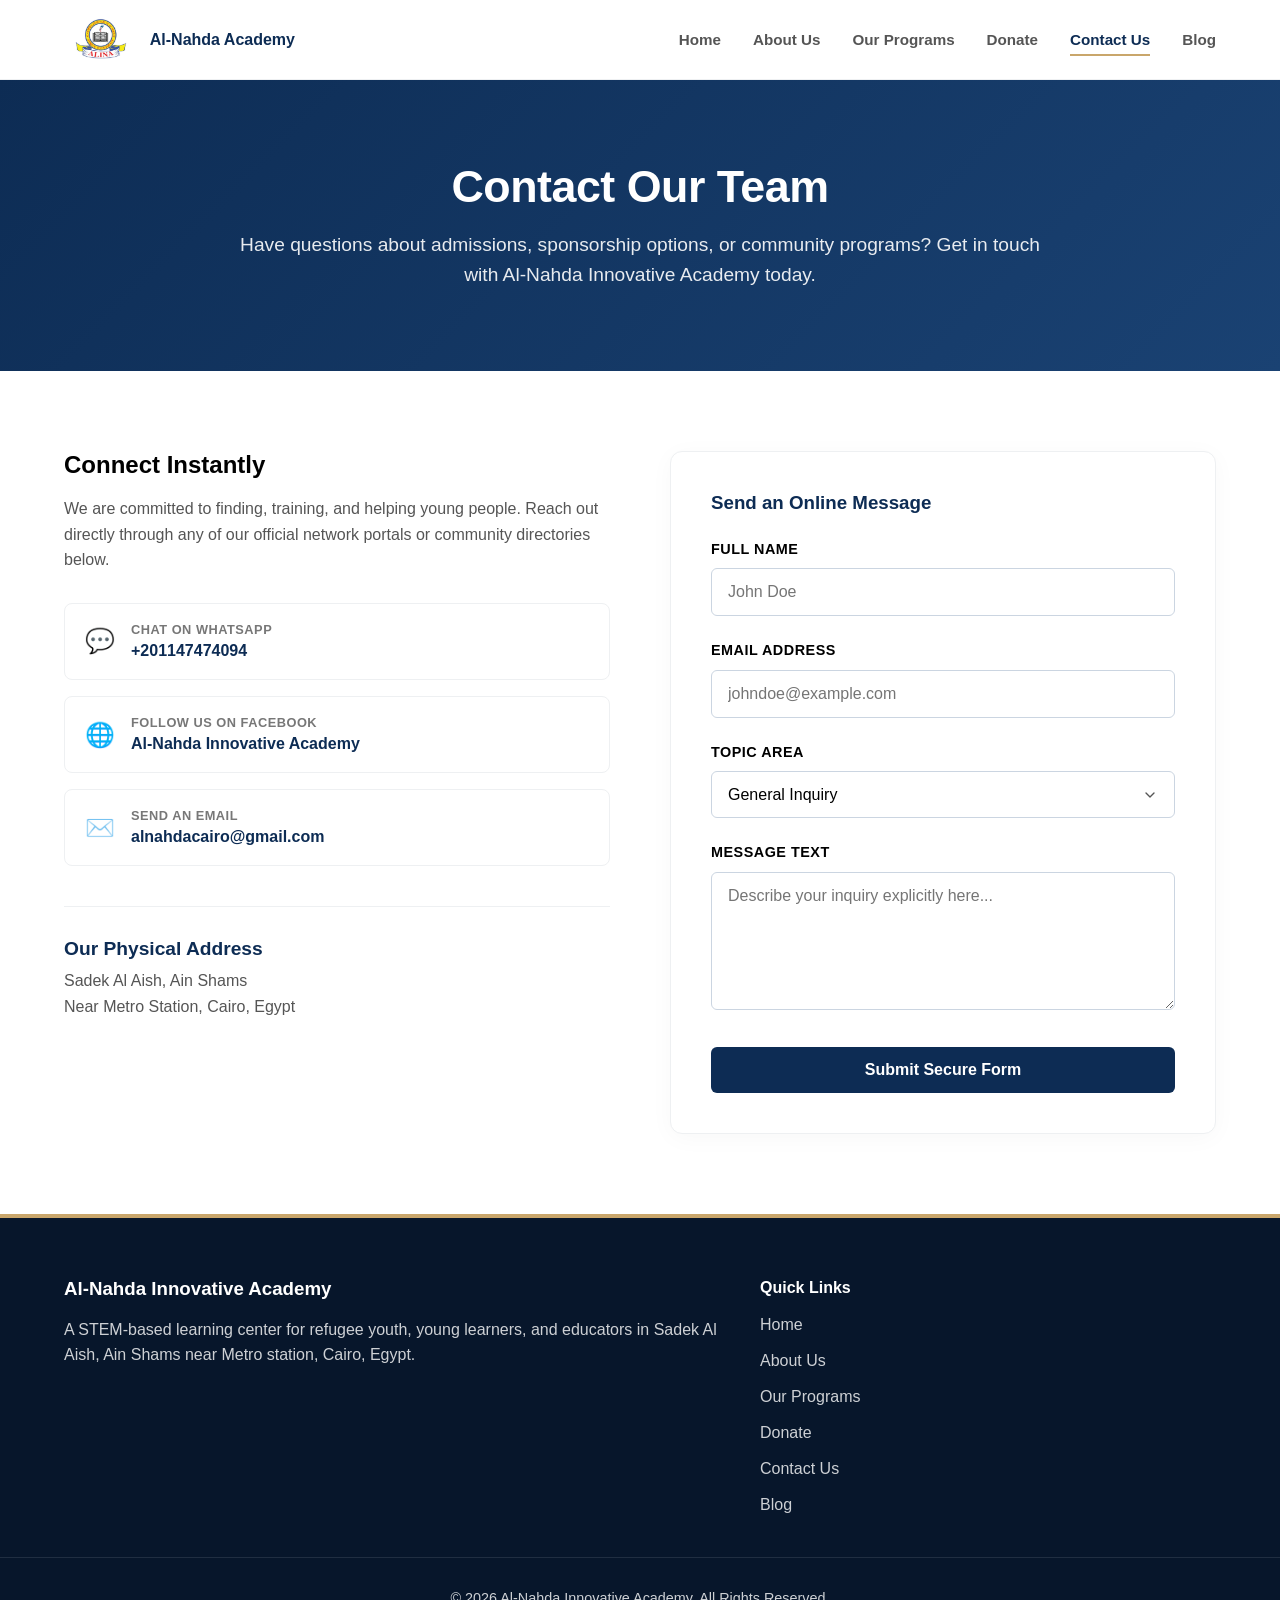
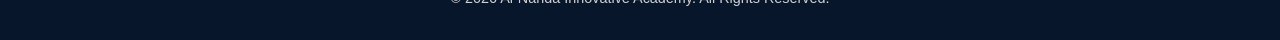
==== commit a88c8b4e: "Add new options to contact form subject select" ====
--- a/contact.html
+++ b/contact.html
@@ -144,9 +144,14 @@
                     <div class="ui-field-group">
                         <label for="messageSubject">Topic Area</label>
                         <select id="messageSubject" name="subject" class="ui-input-element">
-                            <option value="General Support">General Support Request</option>
-                            <option value="Student Sponsorship">Student Sponsorship Plans</option>
-                            <option value="Curriculum Partnership">Curriculum & Teaching Options</option>
+                            <option value="General Inquiry">General Inquiry</option>
+                            <option value="Digital Literacy Program">Digital Literacy Program</option>
+                            <option value="English Literacy">English Literacy</option>
+                            <option value="Scholarship Inquiries">Scholarship Inquiries</option>
+                            <option value="Teachers Training">Teachers Training</option>
+                            <option value="Volunteering">Volunteering</option>
+                            <option value="Donations">Donations</option>
+                            <option value="Partnerships">Partnerships</option>
                         </select>
                     </div>
 
